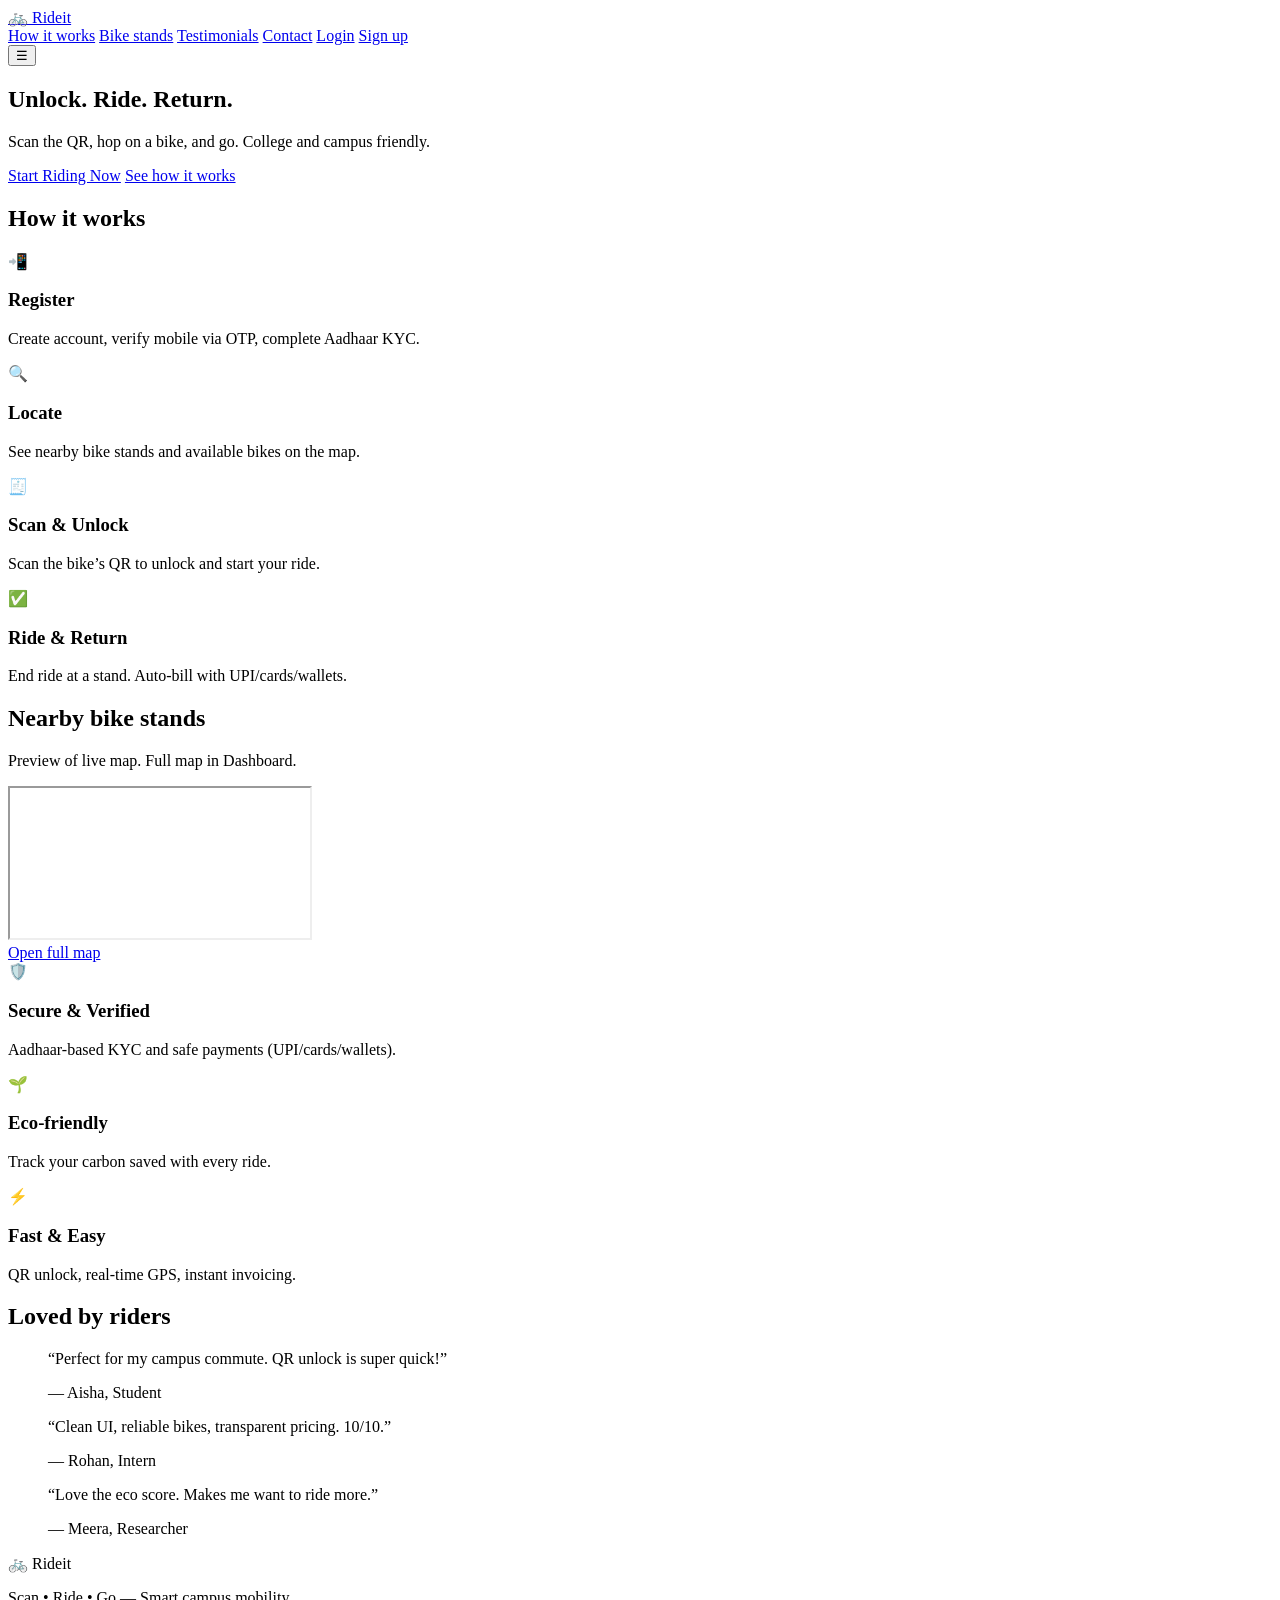
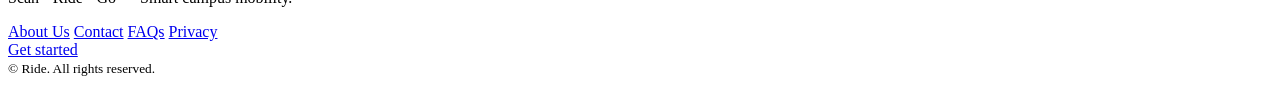
==== index.html @ 57964a60 "Add files via upload" ====
<!DOCTYPE html>
<html lang="en">
<head>
    <meta charset="UTF-8">
    <meta name="viewport" content="width=device-width, initial-scale=1.0">
    <title>Rideit | Scan • Ride • Go</title>
    <link rel="preconnect" href="https://fonts.googleapis.com">
    <link rel="preconnect" href="https://fonts.gstatic.com" crossorigin>
    <link href="https://fonts.googleapis.com/css2?family=Inter:wght@400;600;700&display=swap" rel="stylesheet">
    <link rel="stylesheet" href="assets/css/styles.css">
</head>
<body>
    <header class="site-header">
        <div class="container header-inner">
            <a href="/" class="brand">
                <span class="brand-logo">🚲</span>
                <span class="brand-text">Rideit</span>
            </a>
            <nav class="nav" id="primaryNav">
                <a href="#how">How it works</a>
                <a href="#map">Bike stands</a>
                <a href="#testimonials">Testimonials</a>
                <a href="#footer">Contact</a>
                <a class="btn btn-outline" href="profile.html">Login</a>
                <a class="btn btn-solid" href="profile.html">Sign up</a>
            </nav>
            <button class="nav-toggle" id="navToggle" aria-label="Toggle navigation">☰</button>
        </div>
    </header>

    <main>
        <!-- Hero with background image hook -->
        <section class="hero" role="banner">
            <div class="hero-overlay"></div>
            <div class="container hero-inner">
                <h1>Unlock. Ride. Return.</h1>
                <p>Scan the QR, hop on a bike, and go. College and campus friendly.</p>
                <div class="hero-ctas">
                    <a class="btn btn-solid btn-lg" href="profile.html">Start Riding Now</a>
                    <a class="btn btn-outline btn-lg" href="#how">See how it works</a>
                </div>
            </div>
        </section>

        <!-- How it works -->
        <section id="how" class="section">
            <div class="container">
                <h2 class="section-title">How it works</h2>
                <div class="steps">
                    <div class="step">
                        <div class="step-icon">📲</div>
                        <h3>Register</h3>
                        <p>Create account, verify mobile via OTP, complete Aadhaar KYC.</p>
                    </div>
                    <div class="step">
                        <div class="step-icon">🔍</div>
                        <h3>Locate</h3>
                        <p>See nearby bike stands and available bikes on the map.</p>
                    </div>
                    <div class="step">
                        <div class="step-icon">🧾</div>
                        <h3>Scan & Unlock</h3>
                        <p>Scan the bike’s QR to unlock and start your ride.</p>
                    </div>
                    <div class="step">
                        <div class="step-icon">✅</div>
                        <h3>Ride & Return</h3>
                        <p>End ride at a stand. Auto-bill with UPI/cards/wallets.</p>
                    </div>
                </div>
            </div>
        </section>

        <!-- Mini map preview -->
        <section id="map" class="section section-alt">
            <div class="container">
                <h2 class="section-title">Nearby bike stands</h2>
                <p class="section-sub">Preview of live map. Full map in Dashboard.</p>
                <div class="map-embed">
                    <!-- Replace the src with your Google Maps embed or Mapbox -->
                    <iframe title="Map preview" src="https://www.google.com/maps/embed?pb=!1m14!1m12!1m3!1d241317.11610037538!2d72.7410986!3d19.0825223!2m3!1f0!2f0!3f0!3m2!1i1024!2i768!4f13.1!5e0!3m2!1sen!2sin!4v1710000000000" allowfullscreen="" loading="lazy" referrerpolicy="no-referrer-when-downgrade"></iframe>
                </div>
                <div class="center mt-16">
                    <a class="btn btn-solid" href="dashboard.html">Open full map</a>
                </div>
            </div>
        </section>

        <!-- Safety / Ride highlights -->
        <section class="section">
            <div class="container highlights">
                <div class="highlight">
                    <div class="highlight-icon">🛡️</div>
                    <div>
                        <h3>Secure & Verified</h3>
                        <p>Aadhaar-based KYC and safe payments (UPI/cards/wallets).</p>
                    </div>
                </div>
                <div class="highlight">
                    <div class="highlight-icon">🌱</div>
                    <div>
                        <h3>Eco-friendly</h3>
                        <p>Track your carbon saved with every ride.</p>
                    </div>
                </div>
                <div class="highlight">
                    <div class="highlight-icon">⚡</div>
                    <div>
                        <h3>Fast & Easy</h3>
                        <p>QR unlock, real-time GPS, instant invoicing.</p>
                    </div>
                </div>
            </div>
        </section>

        <!-- Testimonials -->
        <section id="testimonials" class="section section-alt">
            <div class="container">
                <h2 class="section-title">Loved by riders</h2>
                <div class="testimonials">
                    <blockquote class="testimonial">
                        <p>“Perfect for my campus commute. QR unlock is super quick!”</p>
                        <footer>— Aisha, Student</footer>
                    </blockquote>
                    <blockquote class="testimonial">
                        <p>“Clean UI, reliable bikes, transparent pricing. 10/10.”</p>
                        <footer>— Rohan, Intern</footer>
                    </blockquote>
                    <blockquote class="testimonial">
                        <p>“Love the eco score. Makes me want to ride more.”</p>
                        <footer>— Meera, Researcher</footer>
                    </blockquote>
                </div>
            </div>
        </section>
    </main>

    <footer id="footer" class="site-footer">
        <div class="container footer-inner">
            <div>
                <div class="brand footer-brand">
                    <span class="brand-logo">🚲</span>
                    <span class="brand-text">Rideit</span>
                </div>
                <p>Scan • Ride • Go — Smart campus mobility.</p>
            </div>
            <div class="footer-links">
                <a href="#">About Us</a>
                <a href="#">Contact</a>
                <a href="#">FAQs</a>
                <a href="#">Privacy</a>
            </div>
            <div class="footer-cta">
                <a class="btn btn-solid" href="profile.html">Get started</a>
            </div>
        </div>
        <div class="container footer-bottom">
            <small>© <span id="year"></span> Ride. All rights reserved.</small>
        </div>
    </footer>

    <script src="assets/js/main.js"></script>
</body>
</html>
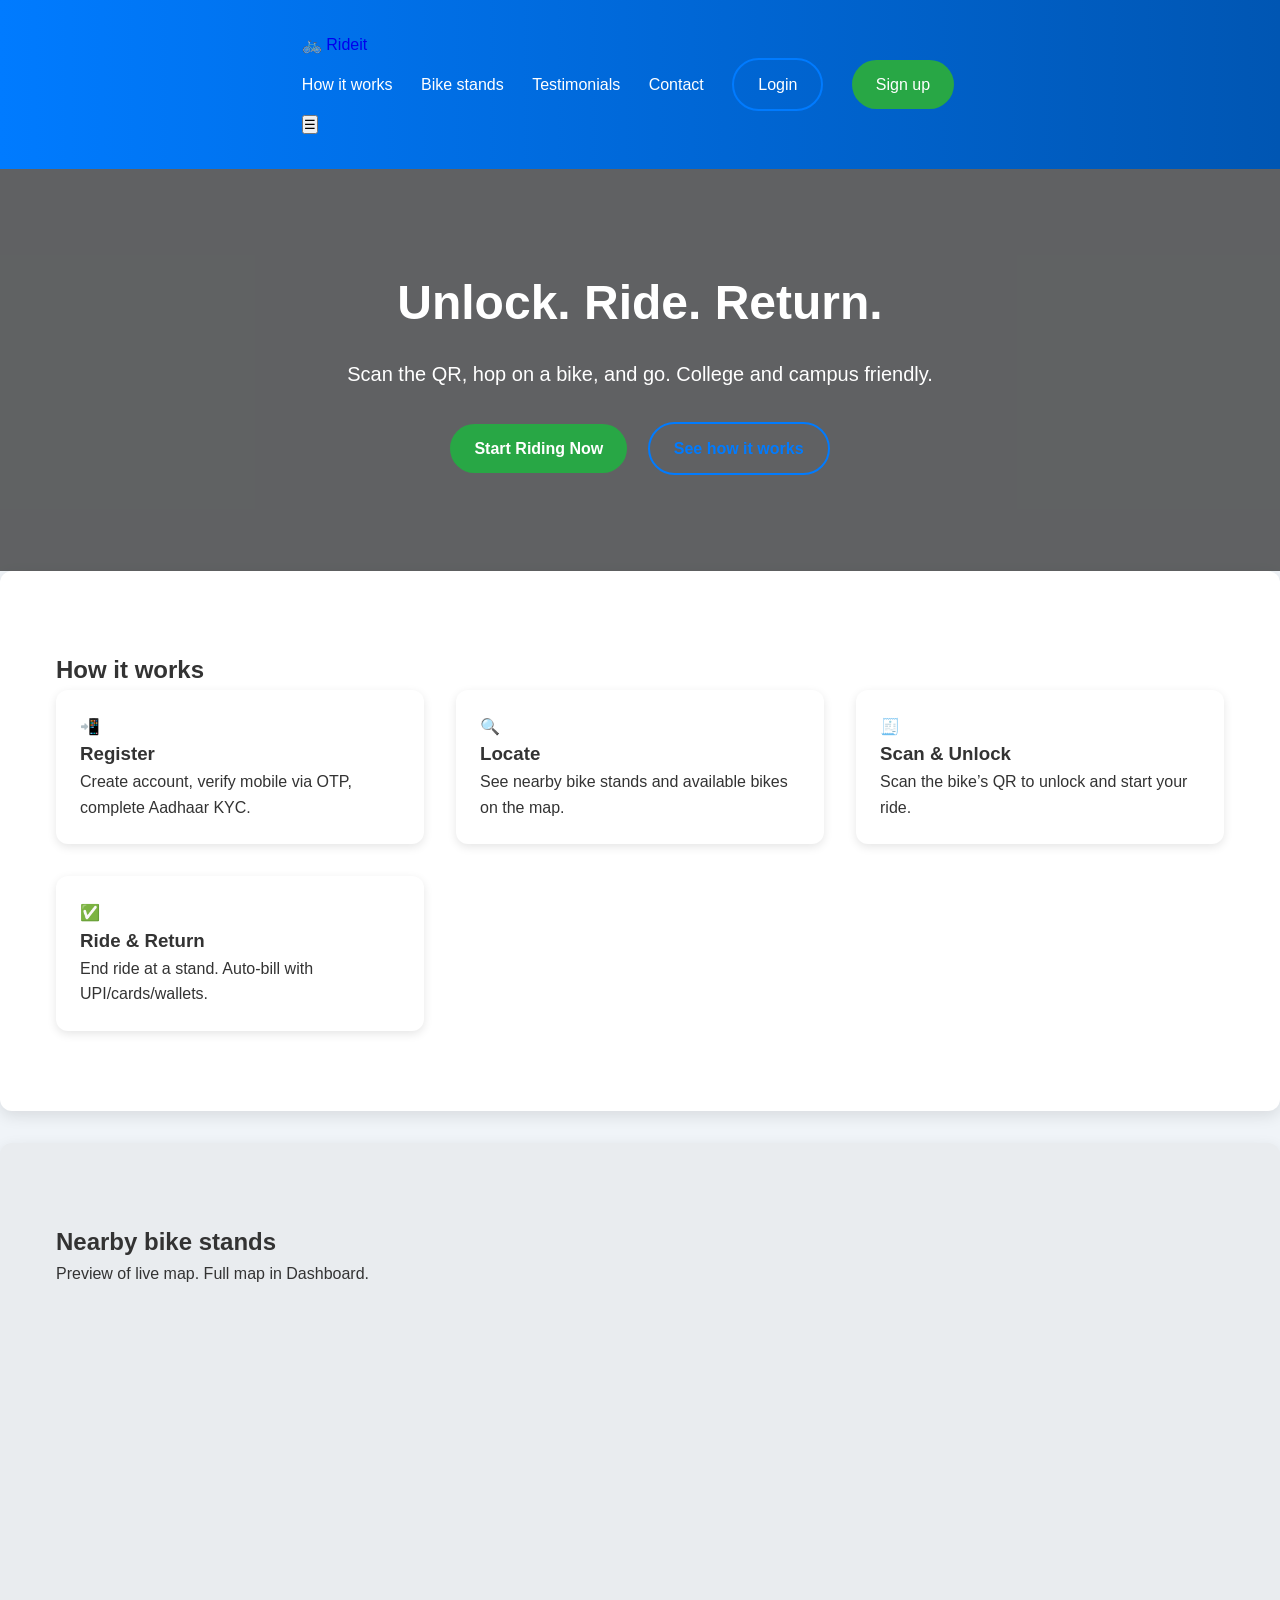
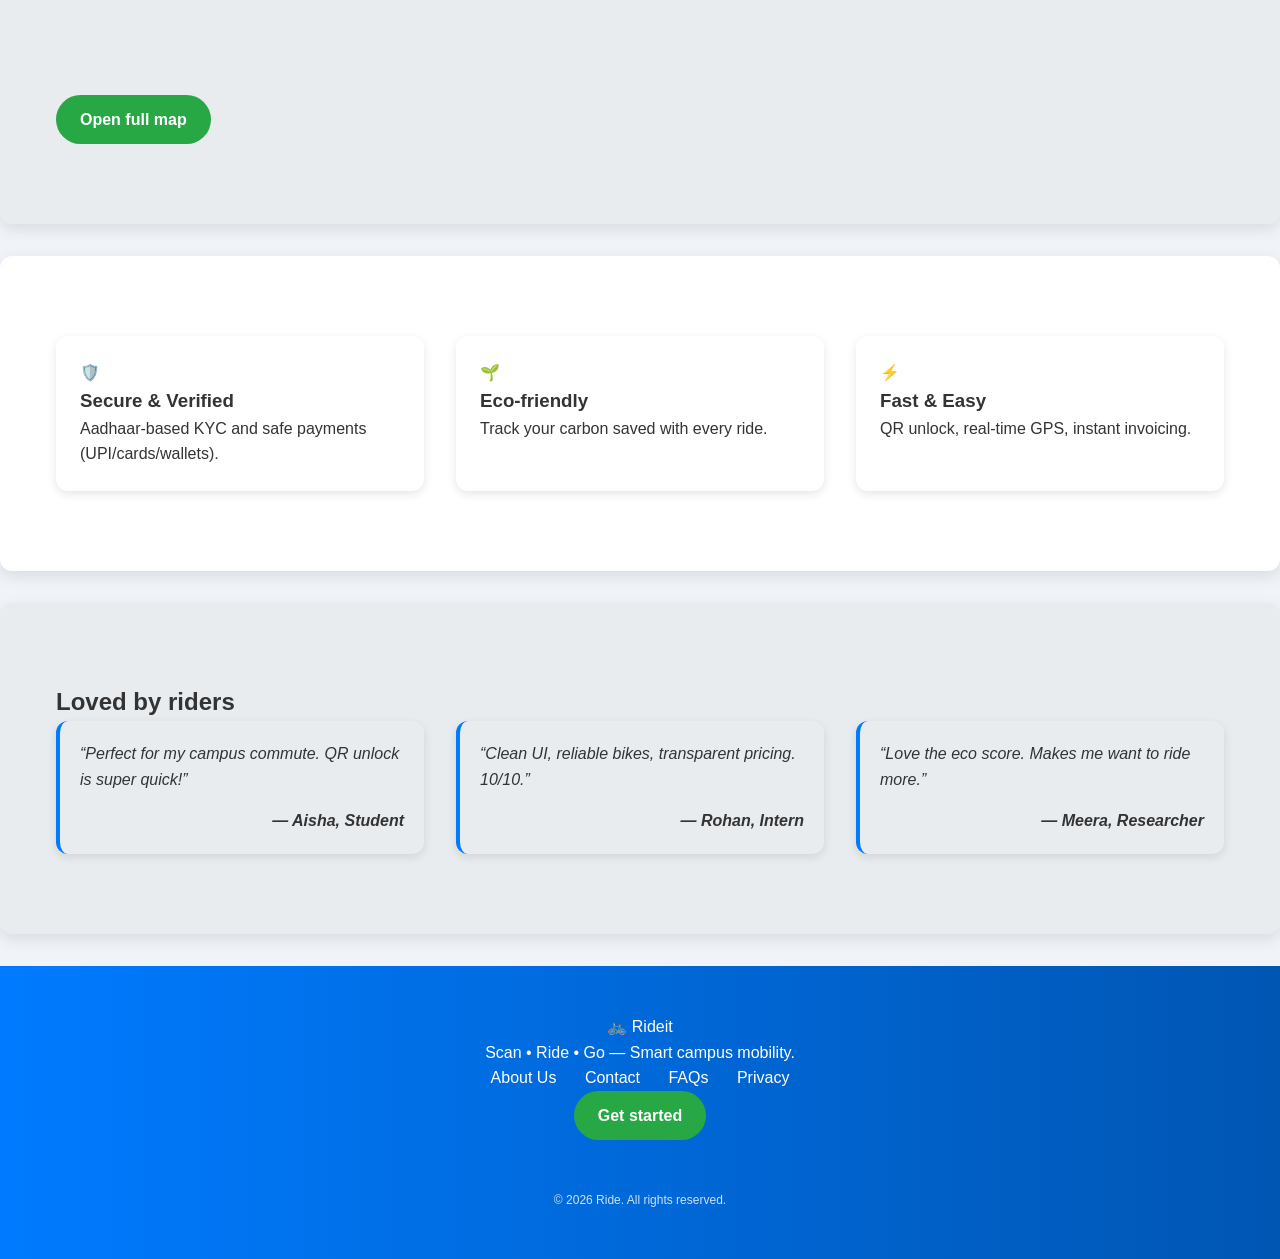
==== commit 3f28a1ad: "Update index.html" ====
--- a/index.html
+++ b/index.html
@@ -7,7 +7,7 @@
     <link rel="preconnect" href="https://fonts.googleapis.com">
     <link rel="preconnect" href="https://fonts.gstatic.com" crossorigin>
     <link href="https://fonts.googleapis.com/css2?family=Inter:wght@400;600;700&display=swap" rel="stylesheet">
-    <link rel="stylesheet" href="assets/css/styles.css">
+    <link rel="stylesheet" href="styles.css">
 </head>
 <body>
     <header class="site-header">
@@ -159,8 +159,9 @@
         </div>
     </footer>
 
-    <script src="assets/js/main.js"></script>
+    <script src="main.js"></script>
 </body>
 </html>
 
 
+
--- a/styles.css
+++ b/styles.css
@@ -0,0 +1,193 @@
+
+/* Reset and base styling */
+* {
+    margin: 0;
+    padding: 0;
+    box-sizing: border-box;
+}
+
+body {
+    font-family: 'Inter', sans-serif;
+    background: #f0f4f8;
+    color: #333;
+    line-height: 1.6;
+}
+
+a {
+    text-decoration: none;
+    transition: all 0.3s ease;
+}
+
+.container {
+    max-width: 1200px;
+    margin: auto;
+    padding: 1rem;
+}
+
+.site-header {
+    background: linear-gradient(90deg, #007BFF, #0056b3);
+    color: white;
+    padding: 1rem 2rem;
+    display: flex;
+    justify-content: space-between;
+    align-items: center;
+    position: sticky;
+    top: 0;
+    z-index: 10;
+}
+
+.site-header .nav a {
+    margin-right: 1.5rem;
+    font-weight: 500;
+    color: white;
+}
+
+.site-header .nav a:hover {
+    color: #ffd700;
+}
+
+.hero {
+    background: url('assets/images/hero-bg.jpg') center/cover no-repeat;
+    color: white;
+    padding: 5rem 1rem;
+    position: relative;
+    text-align: center;
+}
+
+.hero-overlay {
+    position: absolute;
+    top: 0; left: 0; right: 0; bottom: 0;
+    background: rgba(0, 0, 0, 0.6);
+    z-index: 1;
+}
+
+.hero-inner {
+    position: relative;
+    z-index: 2;
+}
+
+.hero h1 {
+    font-size: 3rem;
+    margin-bottom: 1rem;
+}
+
+.hero p {
+    font-size: 1.25rem;
+    margin-bottom: 2rem;
+}
+
+.hero .btn {
+    margin: 0 0.5rem;
+}
+
+.section {
+    padding: 4rem 1rem;
+    background: #fff;
+    border-radius: 12px;
+    box-shadow: 0 5px 15px rgba(0,0,0,0.1);
+    margin-bottom: 2rem;
+}
+
+.section-alt {
+    background: #e9ecef;
+}
+
+.steps, .highlights, .testimonials {
+    display: grid;
+    grid-template-columns: repeat(auto-fit, minmax(280px, 1fr));
+    gap: 2rem;
+}
+
+.step, .highlight, .testimonial {
+    background: white;
+    padding: 1.5rem;
+    border-radius: 12px;
+    box-shadow: 0 3px 10px rgba(0,0,0,0.1);
+    transition: transform 0.3s ease;
+}
+
+.step:hover, .highlight:hover, .testimonial:hover {
+    transform: translateY(-5px);
+}
+
+.map-embed iframe {
+    width: 100%;
+    height: 400px;
+    border-radius: 12px;
+    border: none;
+}
+
+.btn {
+    display: inline-block;
+    padding: 0.75rem 1.5rem;
+    font-weight: 600;
+    border-radius: 50px;
+    cursor: pointer;
+    text-align: center;
+}
+
+.btn-solid {
+    background: #28a745;
+    color: white;
+}
+
+.btn-solid:hover {
+    background: #218838;
+}
+
+.btn-outline {
+    border: 2px solid #007BFF;
+    color: #007BFF;
+}
+
+.btn-outline:hover {
+    background: #007BFF;
+    color: white;
+}
+
+.site-footer {
+    background: linear-gradient(90deg, #007BFF, #0056b3);
+    color: white;
+    padding: 2rem;
+    text-align: center;
+    margin-top: 2rem;
+}
+
+.footer-links a {
+    color: white;
+    margin: 0 0.75rem;
+}
+
+.footer-bottom {
+    margin-top: 1rem;
+    font-size: 0.9rem;
+    opacity: 0.8;
+}
+
+.testimonials blockquote {
+    font-style: italic;
+    background: #e9ecef;
+    padding: 1.25rem;
+    border-left: 4px solid #007BFF;
+}
+
+.testimonials footer {
+    text-align: right;
+    font-weight: bold;
+    margin-top: 1rem;
+}
+
+@keyframes fadeInUp {
+    from {
+        opacity: 0;
+        transform: translateY(20px);
+    }
+    to {
+        opacity: 1;
+        transform: translateY(0);
+    }
+}
+
+.section {
+    animation: fadeInUp 1s ease both;
+}
